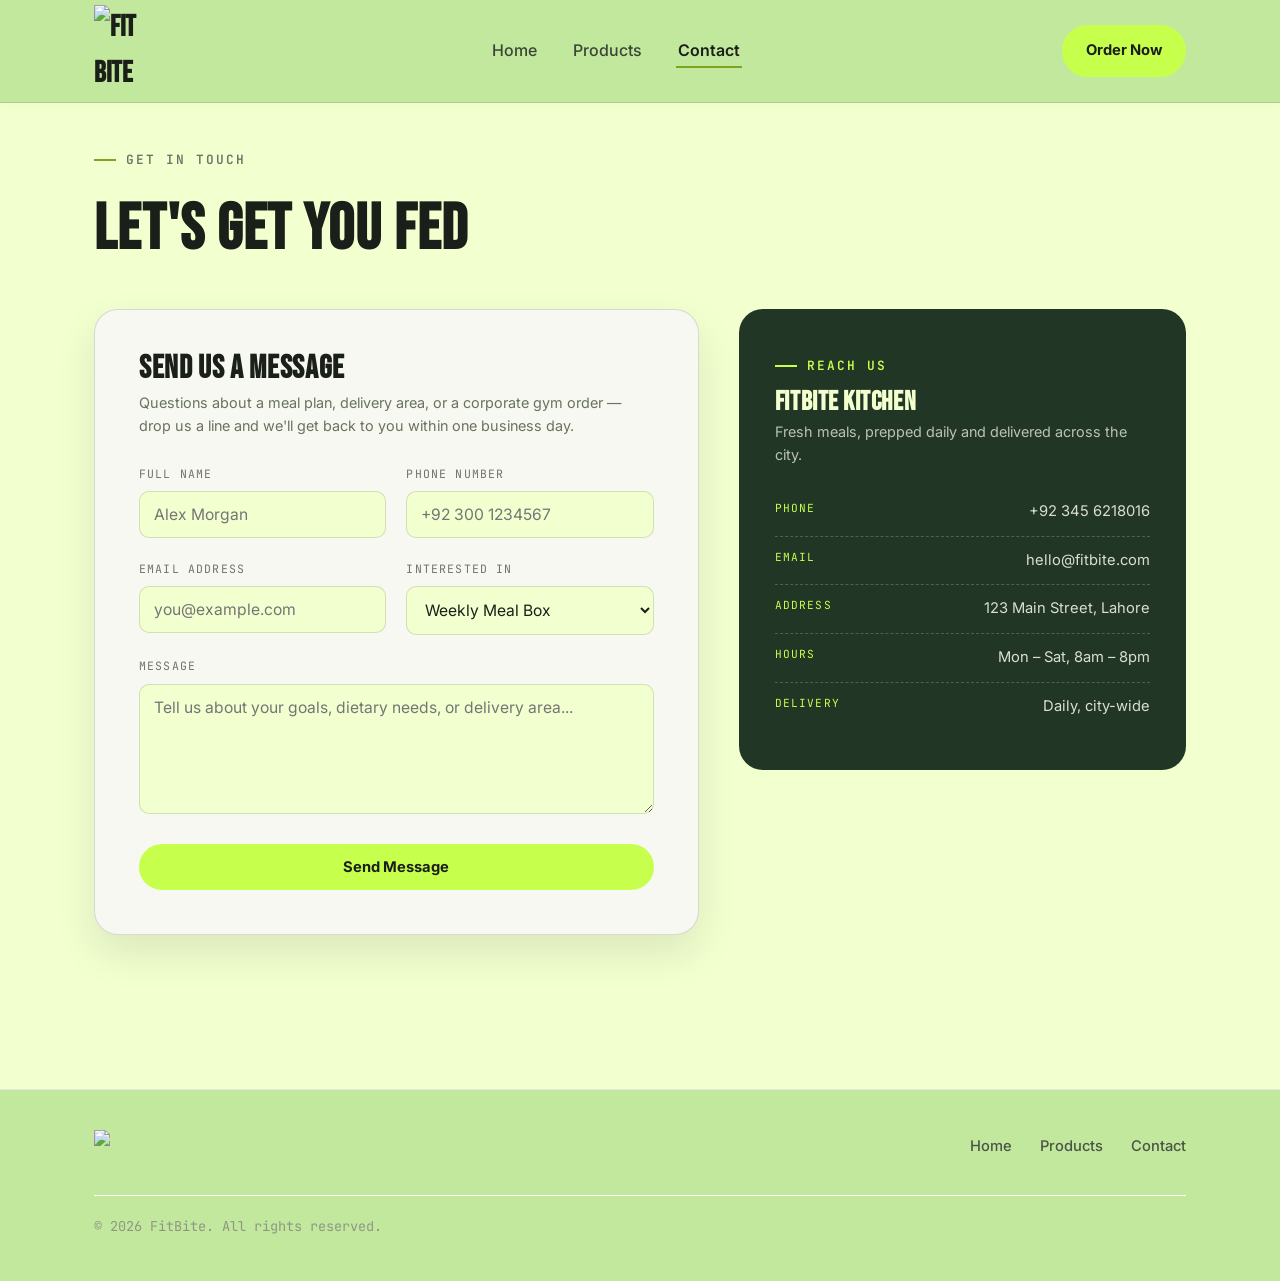
==== contact.html @ e974fbd4 "Add files via upload" ====
<!DOCTYPE html>
<html lang="en">
<head>
<meta charset="UTF-8">
<meta name="viewport" content="width=device-width, initial-scale=1.0">
<title>Contact — FitBite</title>
<link rel="stylesheet" href="styles.css">
</head>
<body>

<header class="site-header">
  <nav class="nav wrap" id="mainNav">
    <a href="index.html" class="logo">
      <img src="images/logo.png" alt="fit bite">
    </a>
    
    <!-- Hamburger button for mobile -->
    <button class="menu-toggle" id="menuToggle" aria-label="Toggle menu">☰</button>

    <ul class="nav-links" id="navLinks">
      <li><a href="index.html">Home</a></li>
      <li><a href="product.html">Products</a></li>
      <li><a href="contact.html"  aria-current="page">Contact</a></li>
    </ul>
    <div class="nav-cta" id="navCta">
      <a href="contact.html" class="btn btn-lime">Order Now</a>
    </div>
  </nav>
</header>

<main>
  <section class="page-header">
    <div class="wrap">
      <span class="eyebrow">Get In Touch</span>
      <h1>Let's get you fed</h1>
    </div>
  </section>

  <section class="section" style="padding-top:20px;">
    <div class="wrap contact-wrap">

      <div class="contact-card">
        <h2>Send us a message</h2>
        <p class="muted">Questions about a meal plan, delivery area, or a corporate gym order — drop us a line and we'll get back to you within one business day.</p>

        <form action="#" method="post" style="margin-top:28px;">
          <div class="form-row">
            <div class="field">
              <label for="full-name">Full name</label>
              <input type="text" id="full-name" name="full-name" placeholder="Alex Morgan" required>
            </div>
            <div class="field">
              <label for="phone">Phone number</label>
              <input type="tel" id="phone" name="phone" placeholder="+92 300 1234567">
            </div>
          </div>

          <div class="form-row">
            <div class="field">
              <label for="email">Email address</label>
              <input type="email" id="email" name="email" placeholder="you@example.com" required>
            </div>
            <div class="field">
              <label for="plan">Interested in</label>
              <select id="plan" name="plan">
                <option>Weekly Meal Box</option>
                <option>Monthly Meal Box</option>
                <option>Corporate / Gym Bulk Order</option>
                <option>Just Asking a Question</option>
              </select>
            </div>
          </div>

          <div class="field">
            <label for="message">Message</label>
            <textarea id="message" name="message" placeholder="Tell us about your goals, dietary needs, or delivery area..." required></textarea>
          </div>

          <button type="submit" class="btn btn-lime" style="width:100%; justify-content:center;">Send Message</button>
        </form>
      </div>

      <aside class="contact-info">
        <span class="eyebrow">Reach Us</span>
        <h3 style="font-size:1.7rem; color:var(--bone); margin-bottom:4px;">FitBite Kitchen</h3>
        <p class="muted" style="color:rgba(238,241,230,0.75);">Fresh meals, prepped daily and delivered across the city.</p>

        <ul class="info-list">
          <li><span class="k">Phone</span><span class="v">+92 345 6218016</span></li>
          <li><span class="k">Email</span><span class="v">hello@fitbite.com</span></li>
          <li><span class="k">Address</span><span class="v">123 Main Street, Lahore</span></li>
          <li><span class="k">Hours</span><span class="v">Mon – Sat, 8am – 8pm</span></li>
          <li><span class="k">Delivery</span><span class="v">Daily, city-wide</span></li>
        </ul>
      </aside>

    </div>
  </section>
</main>

<footer class="site-footer">
  <div class="wrap">
    <div class="footer-grid">
      <div>
        <a href="index.html" class="logo">
          <img src="images/logo.png" style="max-width: 100px;">
        </a>
        <!-- <p class="muted" style="margin:0;max-width:32ch;">Diet meals, delivered. Built for the gym life.</p> -->
      </div>
      <ul class="footer-links">
        <li><a href="index.html">Home</a></li>
        <li><a href="product.html">Products</a></li>
        <li><a href="contact.html">Contact</a></li>
      </ul>
    </div>
    <p class="copyright">© 2026 FitBite. All rights reserved.</p>
  </div>
</footer>


<script type="text/javascript">
  (function() {
    const toggleBtn = document.getElementById('menuToggle');
    const nav = document.getElementById('mainNav');

    if (toggleBtn && nav) {
      toggleBtn.addEventListener('click', function(e) {
        e.stopPropagation();
        nav.classList.toggle('active');
        // Update aria-expanded for accessibility (optional improvement)
        const expanded = nav.classList.contains('active');
        toggleBtn.setAttribute('aria-expanded', expanded);
      });

      // Close menu when clicking on a nav link (mobile friendly)
      const navLinks = document.querySelectorAll('.nav-links a, .nav-cta a');
      navLinks.forEach(link => {
        link.addEventListener('click', function() {
          if (window.innerWidth <= 768) {
            nav.classList.remove('active');
            toggleBtn.setAttribute('aria-expanded', 'false');
          }
        });
      });
    }
  })();
</script>
</body>
</html>
---- styles.css ----
/* ==========================================================================
   FitBite — design tokens
   Palette:  --bone (page bg), --ink (near-black text/dark sections),
             --basil (deep green, secondary dark), --lime (bright accent),
             --lime-deep (accent hover / on-light text), --steel (muted text)
   Type:     Bebas Neue = display/condensed headlines
             Inter      = body copy, UI
             JetBrains Mono = macro figures / "nutrition label" motif
   Signature: the macro-strip — a nutrition-facts-panel style block used
              across pages to tie every meal back to what's actually in it.
   ========================================================================== */

@import url('https://fonts.googleapis.com/css2?family=Bebas+Neue&family=Inter:wght@400;500;600;700;800&family=JetBrains+Mono:wght@400;500;600;700&display=swap');

:root{
  --bone: #f2ffcf;
  --bone-card: #F8F8F2;
  --ink: #1B1F1A;
  --basil: #223626;
  --basil-soft: #2F4A38;
  --lime: #C7FF4D;
  --lime-deep: #7EA321;
  --steel: #6E7568;
  --line: rgba(27,31,26,0.14);
  --shadow: 0 18px 40px rgba(27,31,26,0.10);

  --display: 'Bebas Neue', sans-serif;
  --body: 'Inter', sans-serif;
  --mono: 'JetBrains Mono', monospace;

  --max: 1180px;
}

*, *::before, *::after{ box-sizing: border-box; }
html{ scroll-behavior: smooth; }

body{
  margin: 0;
  background: var(--bone);
  color: var(--ink);
  font-family: var(--body);
  font-size: 16px;
  line-height: 1.6;
  -webkit-font-smoothing: antialiased;
}

img, svg{ display:block; max-width: 100%; }

a{ color: inherit; text-decoration: none; }

.wrap{
  max-width: var(--max);
  margin: 0 auto;
  padding: 0 32px;
}

h1, h2, h3, .display{
  font-family: var(--display);
  letter-spacing: 0.02em;
  text-transform: uppercase;
  line-height: 0.95;
  margin: 0;
  color: var(--ink);
}

.eyebrow{
  font-family: var(--mono);
  font-size: 0.78rem;
  letter-spacing: 0.18em;
  text-transform: uppercase;
  color: var(--lime-deep);
  display: inline-flex;
  align-items: center;
  gap: 10px;
  margin-bottom: 14px;
}
.eyebrow::before{
  content: "";
  width: 22px;
  height: 2px;
  background: var(--lime-deep);
  display: inline-block;
}

p{ margin: 0 0 1em 0; color: var(--ink); }
.muted{ color: var(--steel); }

:focus-visible{
  outline: 3px solid var(--lime-deep);
  outline-offset: 3px;
}

/* prefers-reduced-motion */
@media (prefers-reduced-motion: reduce){
  *{ animation: none !important; transition: none !important; scroll-behavior: auto !important; }
}

/* ---------------------------------- nav ---------------------------------- */

#mainNav .logo img {
    max-width: 75px;
    padding: 5px 0;
}

.site-header{
  position: sticky;
  top: 0;
  z-index: 50;
  background: rgba(238,241,230,0.92);
  backdrop-filter: blur(6px);
  border-bottom: 1px solid var(--line);
}
.nav{
  display: flex;
  align-items: center;
  justify-content: space-between;
  padding: 18px 0;
}
.logo{
  font-family: var(--display);
  font-size: 1.7rem;
  letter-spacing: 0.03em;
  display: flex;
  align-items: baseline;
  gap: 6px;
}
.logo .dot{ color: var(--lime-deep); }

.nav-links{
  display: flex;
  align-items: center;
  gap: 34px;
  list-style: none;
  margin: 0;
  padding: 0;
}
.nav-links a{
  font-weight: 600;
  font-size: 0.94rem;
  padding: 6px 2px;
  border-bottom: 2px solid transparent;
  transition: border-color 0.2s ease, color 0.2s ease;
}
.nav-links a:hover, .nav-links a[aria-current="page"]{
  border-color: var(--lime-deep);
}

.btn{
  display: inline-flex;
  align-items: center;
  gap: 8px;
  font-family: var(--body);
  font-weight: 700;
  font-size: 0.92rem;
  padding: 12px 22px;
  border-radius: 999px;
  border: 2px solid var(--ink);
  background: var(--ink);
  color: var(--bone);
  cursor: pointer;
  transition: transform 0.15s ease, background 0.2s ease, color 0.2s ease;
}
.btn:hover{ transform: translateY(-2px); }
.btn.btn-lime{
  background: var(--lime);
  border-color: var(--lime);
  color: var(--ink);
}
.btn.btn-lime:hover{ background: var(--lime-deep); border-color: var(--lime-deep); }
.btn.btn-outline{
  background: transparent;
  color: var(--ink);
}

.nav-cta{ display: flex; align-items: center; gap: 18px; }
.nav-toggle{ display: none; }

/* ---------------------------------- hero ---------------------------------- */
.hero{
  padding: 72px 0 96px;
}
.hero .wrap{
  display: grid;
  grid-template-columns: 1.05fr 0.95fr;
  gap: 56px;
  align-items: center;
}
.hero h1{
  font-size: clamp(2.6rem, 5.4vw, 4.6rem);
  margin-bottom: 22px;
}
.hero h1 em{
  font-style: normal;
  color: var(--lime-deep);
}
.hero-sub{
  font-size: 1.08rem;
  max-width: 46ch;
  color: var(--basil-soft);
}
.hero-actions{
  display: flex;
  gap: 16px;
  margin-top: 30px;
  flex-wrap: wrap;
}

.hero-visual{ position: relative; }
.hero-box{
  aspect-ratio: 4/3.2;
  border-radius: 26px;
  background:
    radial-gradient(120% 140% at 15% 10%, rgba(199,255,77,0.35), transparent 55%),
    linear-gradient(155deg, var(--basil) 0%, var(--ink) 78%);
  position: relative;
  overflow: hidden;
  box-shadow: var(--shadow);
}
.hero-box .ring{
  position: absolute;
  border-radius: 50%;
  border: 1.5px solid rgba(238,241,230,0.18);
}
.hero-box .ring.r1{ width: 340px; height: 340px; top: -60px; right: -70px; }
.hero-box .ring.r2{ width: 220px; height: 220px; bottom: -50px; left: -40px; }
.hero-box .glyph{
  position: absolute;
  inset: 0;
  display: flex;
  align-items: center;
  justify-content: center;
}
.hero-box .glyph svg{ width: 46%; height: 46%; }
.hero-box .cap{
  position: absolute;
  left: 24px;
  bottom: 22px;
  color: var(--bone);
  font-family: var(--mono);
  font-size: 0.75rem;
  letter-spacing: 0.1em;
  text-transform: uppercase;
  opacity: 0.75;
}

.hero-macro-float{
  position: absolute;
  right: -22px;
  bottom: -34px;
  width: 208px;
  box-shadow: var(--shadow);
}

/* ---------------------------- macro strip (signature) --------------------- */
.macro-strip{
  background: var(--bone-card);
  border: 1px solid var(--line);
  border-radius: 14px;
  padding: 14px 16px 10px;
  font-family: var(--mono);
}
.macro-strip .macro-title{
  font-family: var(--mono);
  font-weight: 700;
  font-size: 0.72rem;
  letter-spacing: 0.14em;
  text-transform: uppercase;
  border-bottom: 3px solid var(--ink);
  padding-bottom: 6px;
  margin-bottom: 6px;
  display: flex;
  justify-content: space-between;
}
.macro-row{
  display: flex;
  justify-content: space-between;
  align-items: center;
  font-size: 0.82rem;
  padding: 5px 0;
  border-bottom: 1px dashed var(--line);
}
.macro-row:last-child{ border-bottom: none; }
.macro-row .bal{
  flex: 1;
  margin: 0 12px;
  height: 5px;
  background: var(--line);
  border-radius: 999px;
  overflow: hidden;
}
.macro-row .bal span{
  display: block;
  height: 100%;
  background: var(--lime-deep);
  border-radius: 999px;
}

/* ------------------------------- gallery ---------------------------------- */
.section{ padding: 84px 0; }
.section-head{
  display: flex;
  align-items: flex-end;
  justify-content: space-between;
  gap: 24px;
  margin-bottom: 44px;
  flex-wrap: wrap;
}
.section-head h2{ font-size: clamp(2rem, 4vw, 3rem); }
.section-head p{ max-width: 44ch; margin: 0; }

.gallery-grid{
  display: grid;
  grid-template-columns: repeat(5, 1fr);
  gap: 20px;
}
.gcell{
  appearance: none;
  font: inherit;
  text-align: left;
  position: relative;
  display: block;
  width: 100%;
  aspect-ratio: 3 / 4;
  border-radius: 18px;
  overflow: hidden;
  border: 1px solid var(--line);
  background: var(--bone-card);
  padding: 0;
  cursor: zoom-in;
  box-shadow: var(--shadow);
  transition: transform 0.3s ease;
}
.gcell:hover, .gcell:focus-visible{ transform: translateY(-6px); }
.gcell img{
  width: 100%;
  height: 100%;
  object-fit: cover;
  display: block;
  transition: transform 0.4s ease;
}
.gcell:hover img{ transform: scale(1.05); }
.gcell .label{
  position: absolute;
  left: 14px;
  bottom: 14px;
  color: var(--bone);
  font-family: var(--mono);
  font-size: 0.7rem;
  letter-spacing: 0.06em;
  text-transform: uppercase;
  background: rgba(27,31,26,0.4);
  padding: 6px 10px;
  border-radius: 999px;
  backdrop-filter: blur(3px);
  max-width: calc(100% - 28px);
}
.gcell .zoom-hint{
  position: absolute;
  top: 12px;
  right: 12px;
  width: 30px;
  height: 30px;
  border-radius: 50%;
  background: rgba(27,31,26,0.4);
  backdrop-filter: blur(3px);
  display: flex;
  align-items: center;
  justify-content: center;
  opacity: 0;
  transition: opacity 0.25s ease;
}
.gcell:hover .zoom-hint, .gcell:focus-visible .zoom-hint{ opacity: 1; }
.gcell .zoom-hint svg{ width: 15px; height: 15px; }

/* ----------------------------- gallery lightbox ---------------------------- */
.lightbox{
  position: fixed;
  inset: 0;
  z-index: 300;
  background: rgba(20,23,19,0.92);
  display: flex;
  align-items: center;
  justify-content: center;
  padding: 48px 24px;
  backdrop-filter: blur(4px);
}
.lightbox[hidden]{ display: none; }
.lightbox-figure{
  position: relative;
  max-width: min(92vw, 640px);
  max-height: 88vh;
}
.lightbox-figure img{
  display: block;
  width: auto;
  height: auto;
  max-width: min(92vw, 640px);
  max-height: 80vh;
  border-radius: 20px;
  box-shadow: 0 30px 70px rgba(0,0,0,0.45);
}
.lightbox-caption{
  margin-top: 14px;
  text-align: center;
  color: var(--bone);
  font-family: var(--mono);
  font-size: 0.8rem;
  letter-spacing: 0.08em;
  text-transform: uppercase;
  opacity: 0.85;
}
.lightbox-close{
  position: absolute;
  top: -18px;
  right: -18px;
  width: 42px;
  height: 42px;
  border-radius: 50%;
  border: none;
  background: var(--lime);
  color: var(--ink);
  font-size: 1.5rem;
  line-height: 1;
  cursor: pointer;
  display: flex;
  align-items: center;
  justify-content: center;
  box-shadow: var(--shadow);
}
.lightbox-close:hover{ background: var(--lime-deep); }

/* ------------------------------- about/story ------------------------------ */
.story{
  background: var(--basil);
  color: var(--bone);
  border-radius: 28px;
  padding: 64px;
  display: grid;
  grid-template-columns: 0.9fr 1.1fr;
  gap: 56px;
}
.story h2{ color: var(--bone); font-size: clamp(1.9rem, 3.6vw, 2.6rem); margin-bottom: 18px; }
.story p{ color: rgba(238,241,230,0.86); }
.story .eyebrow{ color: var(--lime); }
.story .eyebrow::before{ background: var(--lime); }
.story-copy p + p{ margin-top: 1em; }
.story-side .macro-strip{
  background: rgba(238,241,230,0.06);
  border-color: rgba(238,241,230,0.18);
}
.story-side .macro-strip .macro-title{ color: var(--bone); border-color: var(--bone); }
.story-side .macro-row{ color: var(--bone); border-color: rgba(238,241,230,0.18); }

/* --------------------------------- footer --------------------------------- */
.site-footer{
  border-top: 1px solid var(--line);
  padding: 46px 0 32px;
  margin-top: 40px;
}
.footer-grid{
  display: flex;
  justify-content: space-between;
  align-items: flex-start;
  gap: 24px;
  flex-wrap: wrap;
}
.footer-grid .logo{ margin-bottom: 8px; }
.footer-links{
  display: flex;
  gap: 28px;
  list-style: none;
  padding: 0;
  margin: 0;
}
.footer-links a{ font-size: 0.92rem; font-weight: 600; color: var(--steel); }
.footer-links a:hover{ color: var(--ink); }
.copyright{
  margin-top: 34px;
  font-size: 0.8rem;
  color: var(--steel);
  font-family: var(--mono);
}

/* ------------------------------ product page ------------------------------ */
.page-header{
  padding: 64px 0 20px;
  text-align: left;
}
.page-header h1{ font-size: clamp(2.4rem, 5vw, 4rem); }

.product-grid{
  display: grid;
  grid-template-columns: repeat(2, 1fr);
  gap: 28px;
  padding-bottom: 20px;
}
.product-card{
  background: var(--bone-card);
  border: 1px solid var(--line);
  border-radius: 22px;
  overflow: hidden;
  box-shadow: var(--shadow);
/*  display: flex;*/
/*  flex-direction: column;*/
/*  transition: transform 0.25s ease;*/
  display: grid;
  grid-column: span 2;
}
.product-card:hover{ transform: translateY(-5px); }
.product-visual{
  aspect-ratio: 16/10;
  position: relative;
  display: flex;
  align-items: flex-end;
  padding: 20px;
}
.product-visual svg{ position: absolute; top: 20px; right: 20px; width: 64px; height: 64px; opacity: 0.92; }
.product-visual .tag{
  font-family: var(--mono);
  font-size: 0.72rem;
  letter-spacing: 0.1em;
  text-transform: uppercase;
  color: var(--bone);
  background: rgba(27,31,26,0.35);
  padding: 6px 12px;
  border-radius: 999px;
}
.product-body{ padding: 26px 26px 28px; display: flex; flex-direction: column; gap: 16px; flex: 1; }
.product-body h3{ font-size: 1.7rem; }
.product-body p{ color: var(--basil-soft); margin: 0; }


.story .macro-row .k{ width: 84px; flex-shrink: 0; color: var(--bone); }

.macro-row .k{ width: 84px; flex-shrink: 0; color: var(--steel); text-transform: uppercase; letter-spacing: 0.06em; font-size: 0.7rem; }

.menu-note{
  font-family: var(--mono);
  font-size: 0.78rem;
  color: var(--steel);
  padding: 6px 0 40px;
}

/* -------------------------------- contact page ----------------------------- */
.contact-wrap{
  display: grid;
  grid-template-columns: 1.15fr 0.85fr;
  gap: 40px;
  padding-bottom: 90px;
}
.contact-card{
  background: var(--bone-card);
  border: 1px solid var(--line);
  border-radius: 24px;
  padding: 44px;
  box-shadow: var(--shadow);
}
.contact-card h2{ font-size: 2rem; margin-bottom: 6px; }
.form-row{ display: grid; grid-template-columns: 1fr 1fr; gap: 20px; }
.field{ margin-bottom: 22px; }
.field label{
  display: block;
  font-family: var(--mono);
  font-size: 0.72rem;
  letter-spacing: 0.1em;
  text-transform: uppercase;
  color: var(--steel);
  margin-bottom: 8px;
}
.field input,
.field select,
.field textarea{
  width: 100%;
  font-family: var(--body);
  font-size: 0.98rem;
  padding: 13px 14px;
  border-radius: 10px;
  border: 1.5px solid var(--line);
  background: var(--bone);
  color: var(--ink);
  transition: border-color 0.2s ease;
}
.field input:focus,
.field select:focus,
.field textarea:focus{
  border-color: var(--lime-deep);
  outline: none;
}
.field textarea{ resize: vertical; min-height: 130px; }

.contact-info{
  background: var(--basil);
  color: var(--bone);
  border-radius: 24px;
  padding: 40px 36px;
  height: fit-content;
}
.contact-info .macro-title{ color: var(--bone); border-color: var(--bone); }
.contact-info .eyebrow{ color: var(--lime); }
.contact-info .eyebrow::before{ background: var(--lime); }
.info-list{ list-style: none; margin: 22px 0 0; padding: 0; }
.info-list li{
  display: flex;
  justify-content: space-between;
  gap: 12px;
  padding: 12px 0;
  border-bottom: 1px dashed rgba(238,241,230,0.22);
  font-size: 0.92rem;
}
.info-list li:last-child{ border-bottom: none; }
.info-list .k{
  font-family: var(--mono);
  font-size: 0.7rem;
  letter-spacing: 0.1em;
  text-transform: uppercase;
  color: var(--lime);
}
.info-list .v{ text-align: right; color: rgba(238,241,230,0.9); }



.product-body p.price {
    font-family: var(--display);
    letter-spacing: 0.02em;
    text-transform: uppercase;
    font-size: 1.7rem;
}

/* ---------------------------------- responsive ----------------------------- */
@media (max-width: 900px){
  .hero .wrap{ grid-template-columns: 1fr; }
  .hero-macro-float{ position: static; width: 100%; margin-top: 22px; }
  .story{ grid-template-columns: 1fr; padding: 40px 26px; }
  .product-grid{ grid-template-columns: 1fr; }
  .contact-wrap{ grid-template-columns: 1fr; }
  .form-row{ grid-template-columns: 1fr; }
  .gallery-grid{ grid-template-columns: repeat(3, 1fr); }
}

@media (max-width: 620px){
  .gallery-grid{ grid-template-columns: repeat(2, 1fr); }
}

@media (max-width: 720px){
  .nav-links{ display: none; }
  .footer-grid{ flex-direction: column; }
}











/* ===== GLOBAL RESET & VARIABLES ===== */
 

    .wrap {
      max-width: 1140px;
      margin: 0 auto;
      padding: 0 24px;
    }

    /* ===== TYPOGRAPHY ===== */
    .logo {
      font-size: 1.8rem;
      font-weight: 700;
      text-decoration: none;
      color: #1b1f1a;
      letter-spacing: -0.5px;
      display: inline-block;
    }

    .dot {
      color: #9fcc3b; /* lime accent */
    }
/*
    .btn {
      display: inline-block;
      padding: 10px 24px;
      border-radius: 40px;
      font-weight: 600;
      text-decoration: none;
      transition: 0.2s ease;
      font-size: 0.95rem;
      border: none;
      cursor: pointer;
    }

    .btn-lime {
      background: #9fcc3b;
      color: #1b1f1a;
    }

    .btn-lime:hover {
      background: #8bb52e;
    }*/

    /* ===== HEADER & NAVIGATION (RESPONSIVE) ===== */
    .site-header {
      background: #c2e89d;
/*      padding: 16px 0;*/
      box-shadow: 0 4px 12px rgba(0,0,0,0.02);
      position: sticky;
      top: 0;
      z-index: 10;
    }

    .nav {
      display: flex;
      align-items: center;
      justify-content: space-between;
      flex-wrap: wrap;
    }

    .nav-links {
      display: flex;
      list-style: none;
      gap: 32px;
      align-items: center;
    }

    .nav-links a {
      text-decoration: none;
      color: #3a4538;
      font-weight: 500;
      font-size: 1rem;
      transition: color 0.2s;
    }

    .nav-links a:hover,
    .nav-links a[aria-current="page"] {
      color: #1b1f1a;
      font-weight: 600;
    }

    .nav-cta {
      display: flex;
      align-items: center;
    }

    /* Hamburger menu (hidden on desktop) */
    .menu-toggle {
      display: none;
      background: none;
      border: none;
      font-size: 2rem;
      cursor: pointer;
      color: #1b1f1a;
      padding: 0 8px;
      line-height: 1;
    }

    /* Responsive behavior */
    @media (max-width: 768px) {
      .menu-toggle {
        display: block;
      }

      .nav-links,
      .nav-cta {
        display: none;
        width: 100%;
        flex-basis: 100%;
        flex-direction: column;
        align-items: flex-start;
        gap: 16px;
        margin-top: 20px;
        padding-top: 16px;
        border-top: 1px solid #e0e3da;
      }

      .nav.active .nav-links,
      .nav.active .nav-cta {
        display: flex;
      }

      .nav-cta {
        align-items: flex-start;
      }

      .nav-links {
        gap: 12px;
      }
    }

    /* ===== PAGE HEADER ===== */
    .page-header {
      padding: 40px 0 20px;
    }

    .eyebrow {
      text-transform: uppercase;
      letter-spacing: 2px;
      font-size: 0.8rem;
      font-weight: 600;
      color: #6a7565;
    }

    h1 {
      font-size: 2.8rem;
      font-weight: 700;
      line-height: 1.2;
      margin-top: 8px;
    }

    .menu-note {
      color: #4a5546;
      margin-bottom: 36px;
      font-size: 1rem;
      max-width: 700px;
      border-left: 4px solid #9fcc3b;
      padding-left: 18px;
    }

    /* ===== PRODUCT GRID ===== */
    .product-grid {
      display: grid;
      grid-template-columns: repeat(auto-fit, minmax(260px, 1fr));
      gap: 32px;
      margin-top: 12px;
    }

    .product-card {
      background: #ffffff;
      border-radius: 28px;
      padding: 20px;
      box-shadow: 0 10px 20px rgba(0,0,0,0.04);
      transition: transform 0.2s;
/*      display: flex;*/
/*      flex-direction: column;*/
      display: grid;
    grid-column: span 2;
    grid-auto-flow: column;
    }

    .product-card:hover {
      transform: translateY(-5px);
    }

    /* ===== FIXED IMAGE CONTAINER (EQUAL SIZES, IMMUNE TO IMAGE REPLACEMENT) ===== */
    .product-visual {
      width: 100%;
      aspect-ratio: 1 / 1;        /* perfect square, forces equal dimensions */
      border-radius: 20px;
      overflow: hidden;
      background: #f1f4ec;
      display: flex;
      align-items: center;
      justify-content: center;
      margin-bottom: 18px;
      position: relative;
    }

    /* Image fills container, crops to cover, maintains consistency */
    .product-visual img {
      width: 100%;
      height: 100%;
      object-fit: cover;          /* crops uniformly, no distortion */
      display: block;
      transition: transform 0.3s ease;
    }

    /* Optional subtle zoom on hover */
    .product-visual:hover img {
      transform: scale(1.03);
    }

    /* Background variants remain for fallback, but images cover them */
    .v1 { background: #eef3e4; }
    .v2 { background: #f5efe2; }
    .v3 { background: #e6f0e8; }
    .v4 { background: #eae8db; }

    .product-body h3 {
      font-size: 2.4rem;
      font-weight: 650;
      margin-bottom: 8px;
    }

    .product-body p {
      color: #4a5546;
      font-size: 0.9rem;
      margin-bottom: 22px;
      line-height: 1.5;
    }

    /* Macro strip */
    .macro-strip {
      margin-top: auto;
      background: #f7f9f2;
      border-radius: 18px;
      padding: 14px 14px 10px;
    }

    .macro-title {
      display: flex;
      justify-content: space-between;
      font-size: 0.7rem;
      text-transform: uppercase;
      letter-spacing: 0.6px;
      font-weight: 600;
      color: #5d6b54;
      margin-bottom: 10px;
    }

    .macro-row {
      display: flex;
      align-items: center;
      gap: 12px;
      margin-bottom: 8px;
      font-size: 0.8rem;
    }

   /* .macro-row .k {
      width: 70px;
      font-weight: 500;
      color: #2e382c;
    }*/

    .bal {
      flex: 1;
      height: 6px;
      background: #dfe6d8;
      border-radius: 10px;
      overflow: hidden;
    }

    .bal span {
      display: block;
      height: 100%;
      background: #9fcc3b;
      border-radius: 10px;
      width: 0%;
    }

    /* ===== FOOTER ===== */
    .site-footer {
      margin-top: 70px;
      padding: 40px 0 30px;
      background: #c2e89d;
      border-top: 1px solid #e4e8de;
    }

    .footer-grid {
      display: flex;
      justify-content: space-between;
      align-items: flex-start;
      flex-wrap: wrap;
      align-items: center;
      gap: 30px;
      margin-bottom: 30px;
    }

    .footer-links {
      list-style: none;
      display: flex;
      gap: 28px;
    }

    .footer-links a {
      text-decoration: none;
      color: #4a5546;
      font-weight: 500;
    }

    .muted {
      color: #68735e;
      font-size: 0.9rem;
    }

    .copyright {
      color: #8d9882;
      font-size: 0.85rem;
      border-top: 1px solid #fff;
      padding-top: 20px;
      text-align: left;
    }

    @media (max-width: 600px) {
      h1 {
        font-size: 2.2rem;
      }
      .footer-grid {
        flex-direction: column;
      }

      .product-card {
        grid-auto-flow: row;
      }

      .contact-card {
        padding: 24px 14px;
      }
    }
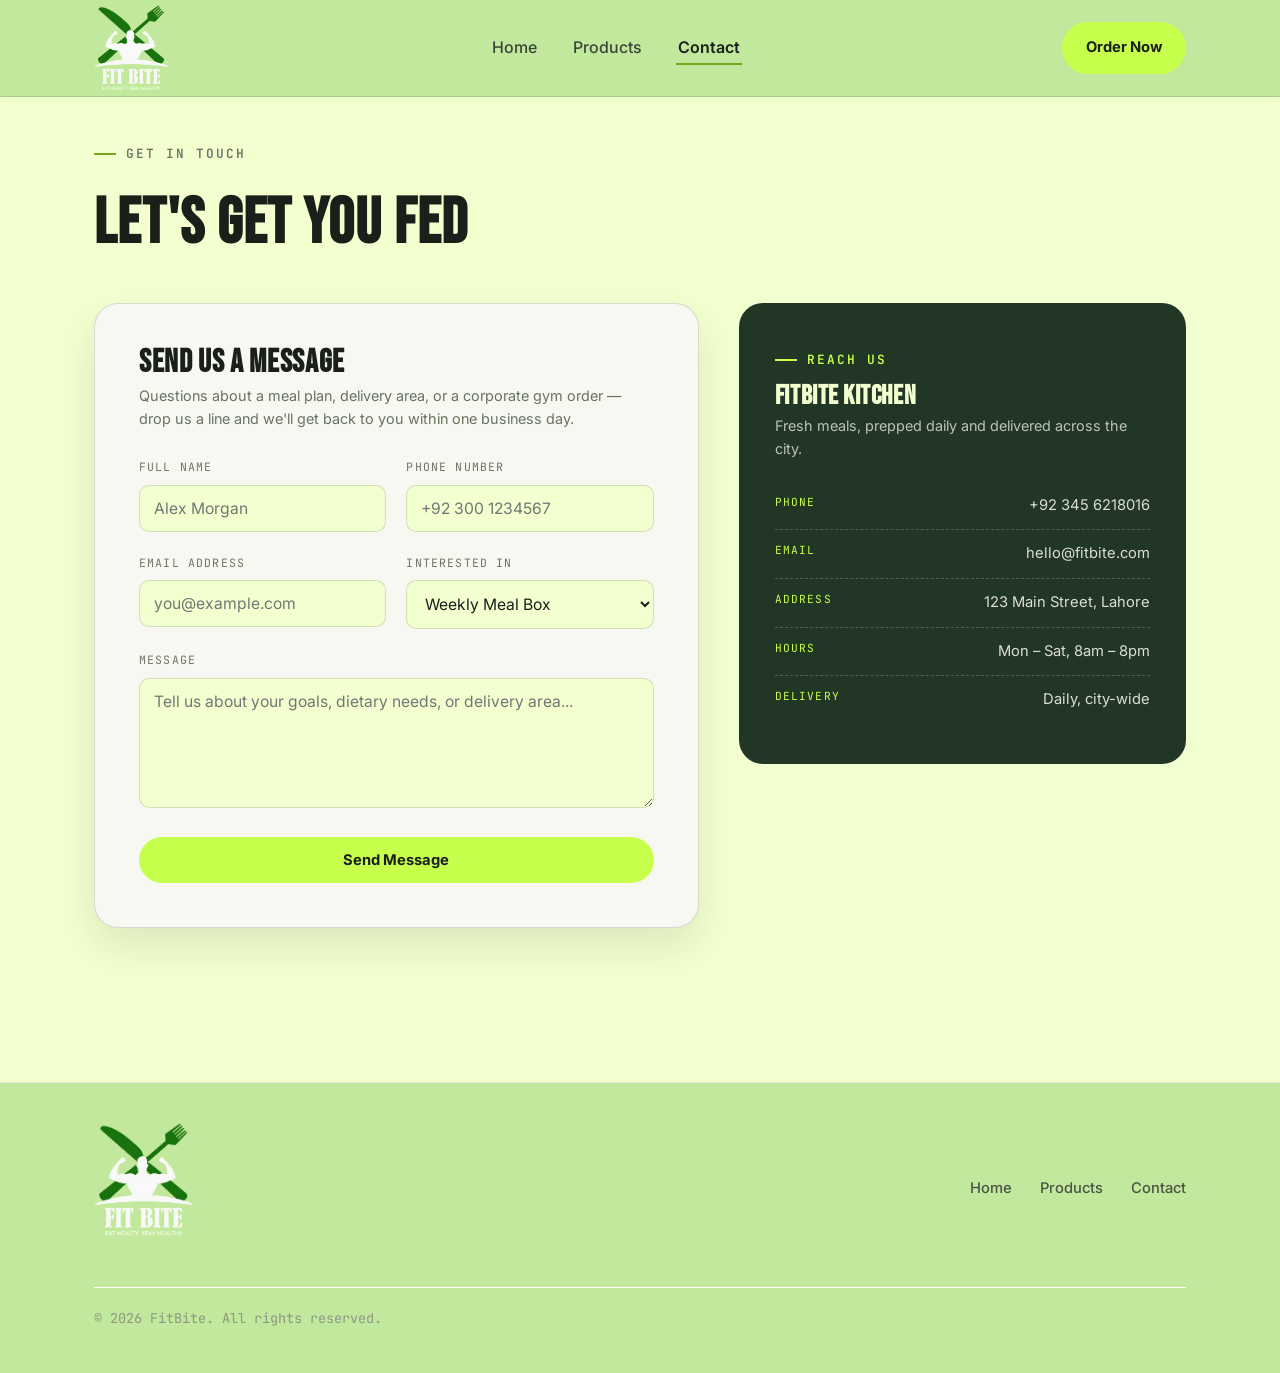
==== commit 41408a4d: "Update contact.html" ====
--- a/contact.html
+++ b/contact.html
@@ -11,7 +11,7 @@
 <header class="site-header">
   <nav class="nav wrap" id="mainNav">
     <a href="index.html" class="logo">
-      <img src="images/logo.png" alt="fit bite">
+      <img src="https://alijaun36.github.io/fitbite/logo.png" alt="fit bite">
     </a>
     
     <!-- Hamburger button for mobile -->
@@ -103,7 +103,7 @@
     <div class="footer-grid">
       <div>
         <a href="index.html" class="logo">
-          <img src="images/logo.png" style="max-width: 100px;">
+          <img src="https://alijaun36.github.io/fitbite/logo.png" style="max-width: 100px;">
         </a>
         <!-- <p class="muted" style="margin:0;max-width:32ch;">Diet meals, delivered. Built for the gym life.</p> -->
       </div>
@@ -146,4 +146,4 @@
   })();
 </script>
 </body>
-</html>+</html>
